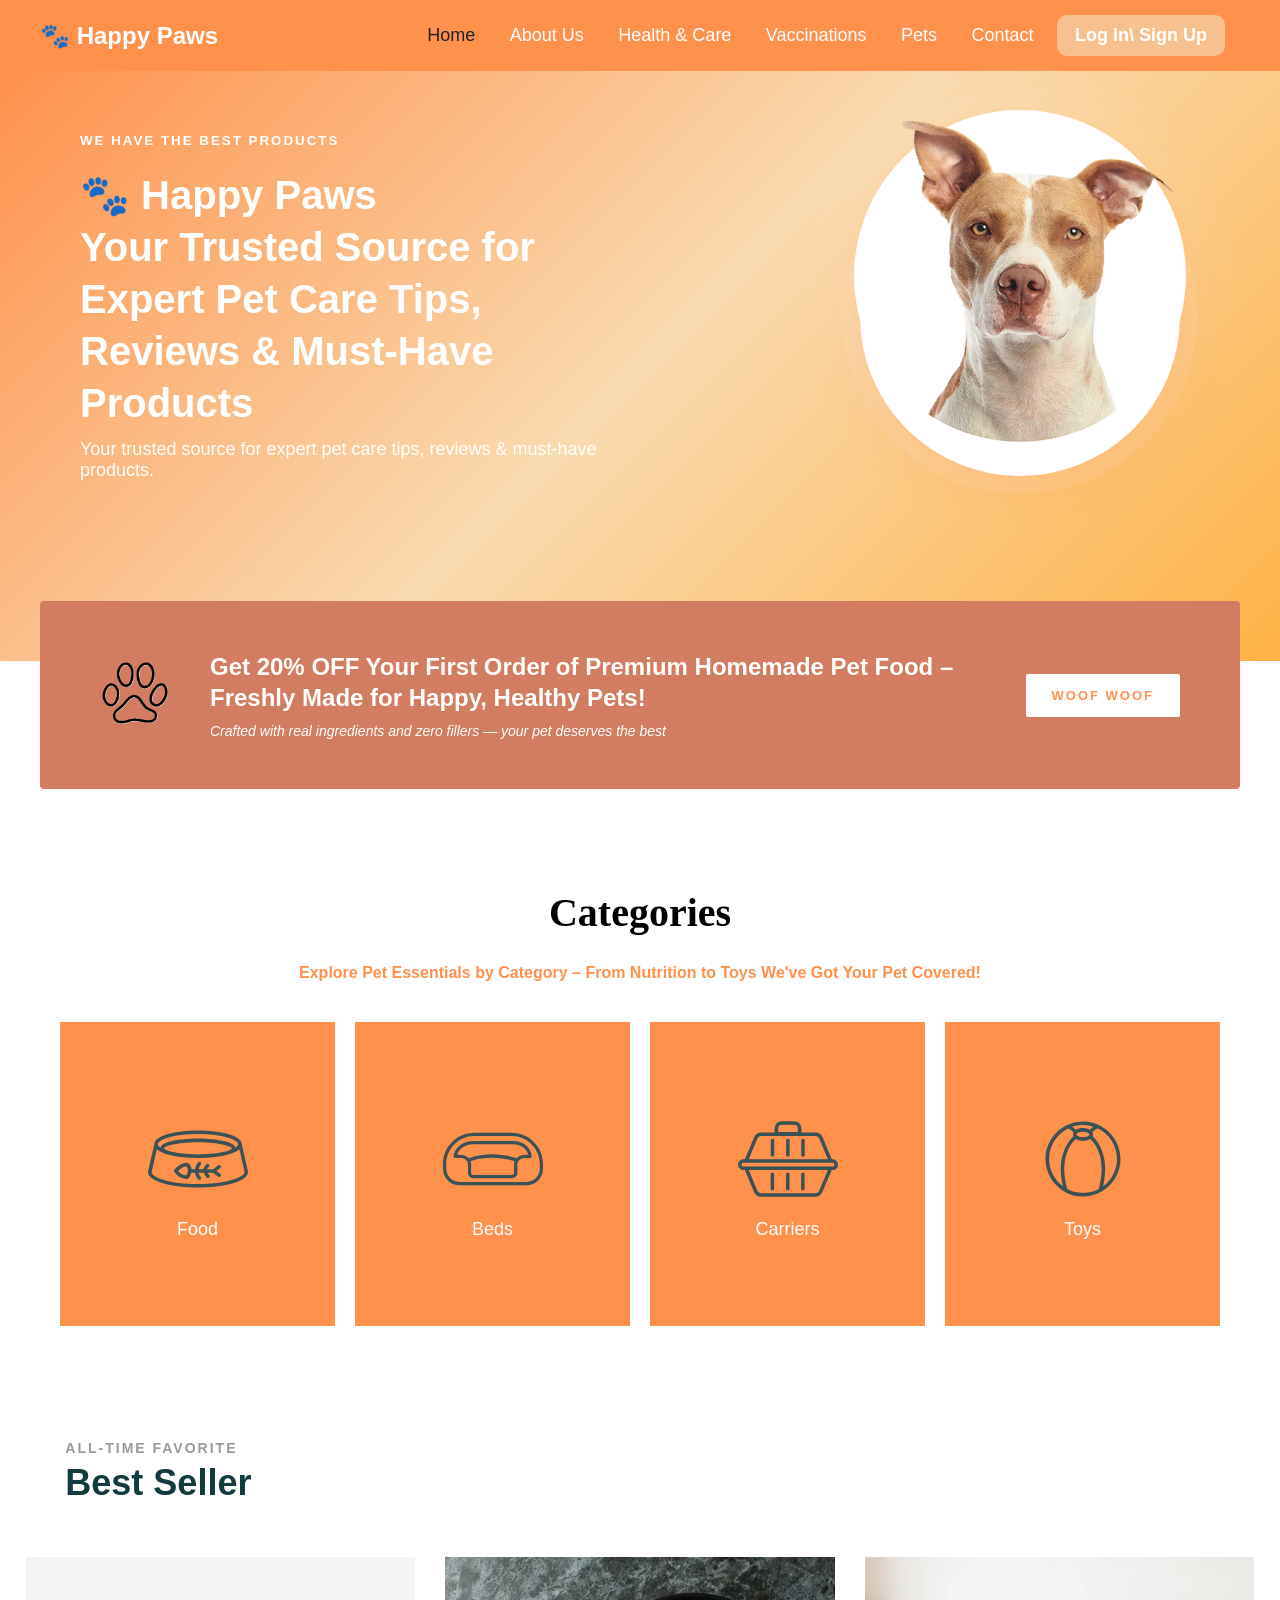
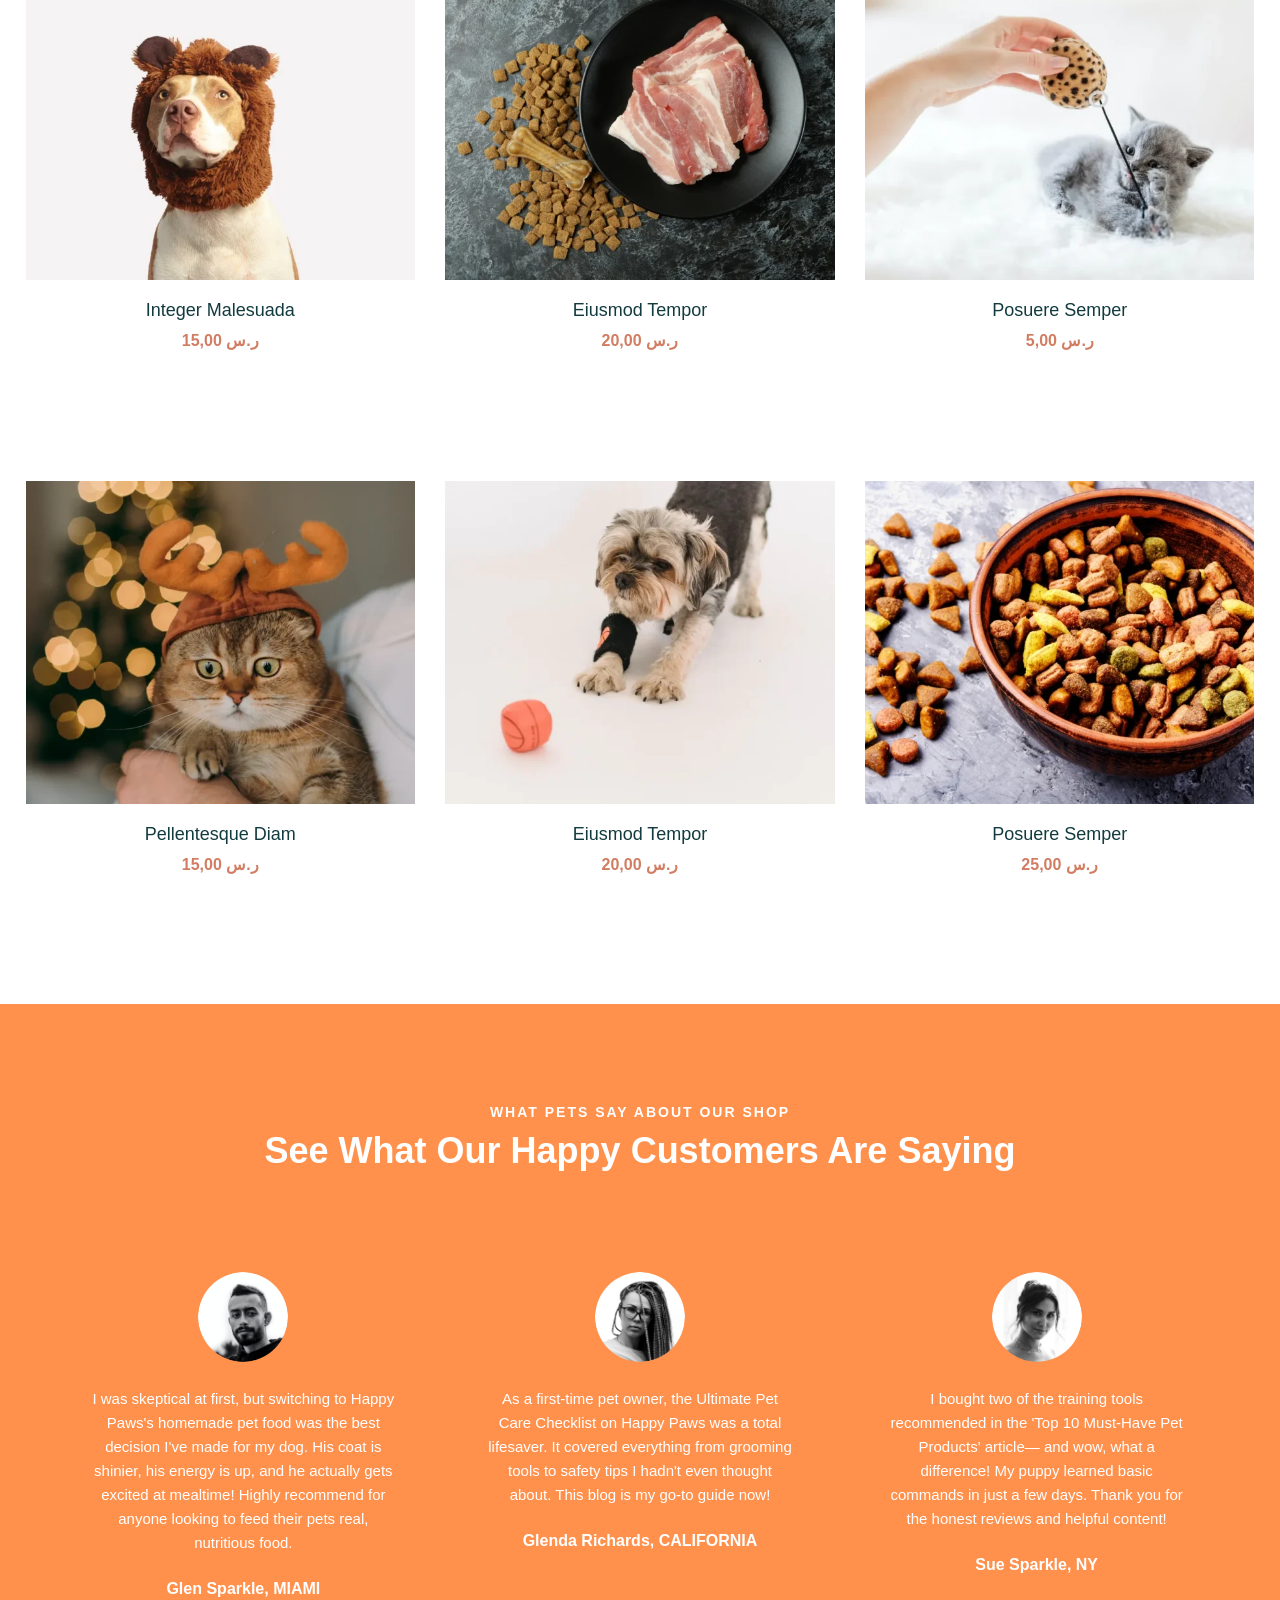
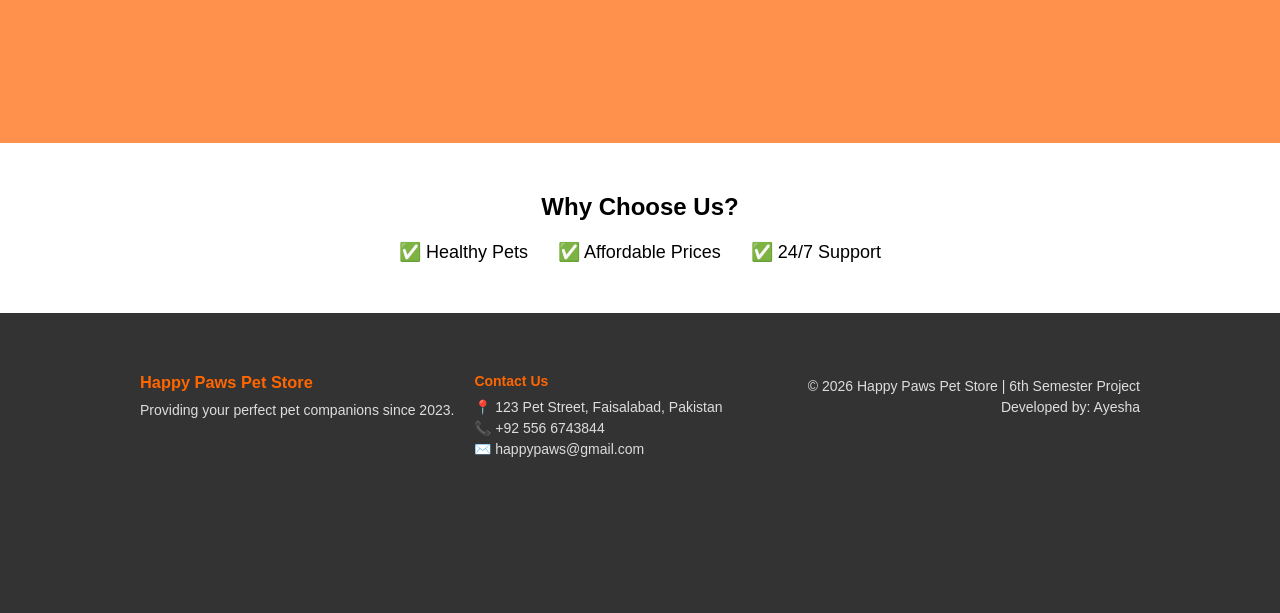
==== index.html @ 43cf3ef3 "Initial commit" ====
<!DOCTYPE html>
<html lang="en">

<head>
    <meta charset="UTF-8">
    <title>Happy Paws</title>
    <link rel="stylesheet" href="css/home.css">
    <link rel="stylesheet" href="css/style.css">
</head>

<body>

    <!-- MAIN (DARK BACKGROUND) -->
    <div class="main">

        <!-- HEADER -->
        <header class="header">
            <div class="logo">🐾 Happy Paws</div>

            <nav>
                <a href="index.html">Home</a>
                <a href="about.html">About Us</a>
                <a href="healthCare.html">Health & Care</a>
                <a href="vaccination.html">Vaccinations</a>
                <a href="pets.html">Pets</a>
                <a href="contact.html">Contact</a>
                <a href="loginSignUp.html" class="nav-btn">Log In\ Sign Up</a>


            </nav>
        </header>

        <!-- HERO -->
        <section class="hero">
            <div class="hero-text">
                <small><b>WE HAVE THE BEST PRODUCTS</b></small>
                <h1>
                    🐾 Happy Paws<br>
                    Your Trusted Source for<br>
                    Expert Pet Care Tips,<br>
                    Reviews & Must-Have Products
                </h1>
                <p>
                    Your trusted source for expert pet care tips, reviews & must-have products.
                </p>
            </div>

            <div class="hero-image">
                <div class="dog-wrap">
                    <div class="circle-bg"></div>
                    <img src="images/dog.webp" alt="Dog">
                </div>
            </div>
        </section>
    </div>

    <!-- PROMO BACKGROUND SPLIT -->
    <section class="promo-bg">

        <!-- PROMO CARD -->
        <div class="promo">

            <div class="promo-icon">
                <img src="images/paw.png" alt="paw">
            </div>

            <div class="promo-text">
                <h2>
                    Get 20% OFF Your First Order of Premium Homemade Pet Food –
                    Freshly Made for Happy, Healthy Pets!
                </h2>
                <p>
                    Crafted with real ingredients and zero fillers — your pet deserves the best
                </p>
            </div>

            <div class="promo-btn">
                <span>WOOF WOOF</span>
            </div>

        </div>
    </section>

    <!-- CATEGORIES (WHITE BACKGROUND STARTS HERE) -->
    <section class="categories">
        <h2>Categories</h2>
        <br>
        <p><b>Explore Pet Essentials by Category – From Nutrition to Toys We've Got Your Pet Covered!</b></p>

        <div class="category-grid">
            <div class="cat cat-box1"><svg xmlns="http://www.w3.org/2000/svg" viewBox="0 0 80 80" xml:space="preserve">
                    <path
                        d="m80 50.1-5-22.2c-.2-3.2-3.9-5.9-10.8-7.9-6.5-1.8-15-2.9-24.1-2.9S22.5 18.1 16 20c-7 2-10.8 4.7-10.9 7.9L0 50.1v.3c0 8.1 20.6 12.4 40 12.4s40-4.4 40-12.4v-.3zM40 20c19.9 0 32.1 4.7 32.1 8.1 0 .8-.8 1.8-2.2 2.7-1.1-5.7-19.8-7.3-29.9-7.3S11.2 25 10.1 30.8c-1.4-.9-2.2-1.9-2.2-2.7C7.9 24.8 20.1 20 40 20zm0 16.3c-9.8 0-17.7-1.2-23.2-2.7-2.6-.8-3.9-1.7-3.9-2.2 0-1.5 9.2-4.9 27.1-4.9s27.1 3.5 27.1 4.9c0 .5-1.3 1.4-3.9 2.2-5.5 1.5-13.4 2.7-23.2 2.7zm26.9 20.5C59.7 58.9 50.2 60 40 60c-22.8 0-36.8-5.5-37.1-9.5L7 32.1c1.8 1.6 4.8 3.1 8.9 4.2.3.1.6.2.9.2 3.7 1.1 8.5 1.8 13.2 2.2 2.8.2 5.8.4 8.8.4h2.6c3 0 6-.2 8.8-.4 4.6-.4 9.4-1.1 13.2-2.2.3-.1.6-.2.9-.2 4.1-1.2 7.1-2.6 8.8-4.2l4.2 18.5c-.3 1.6-3.1 4.1-10.4 6.2zM58 45.4c-.5-.6-1.4-.7-2-.3l-4 3.1h-4.7c.4-1.1 1.3-1.8 1.3-1.8.6-.5.8-1.3.4-2-.5-.7-1.3-.8-2-.4-.1.1-2.2 1.5-2.7 4.1h-3.8c.4-2 1.6-3.5 1.7-3.6.5-.6.4-1.5-.2-2-.6-.5-1.5-.4-2 .2-.9 1.1-2 3.1-2.3 5.4h-2.8c-.3-2.2-1.5-3.7-2.1-4.3-.6-.5-1.3-.8-2.1-.8-2 .2-5.9 1.1-9.6 5.6-.2.3-.4.6-.4 1s.1.7.4 1c3.5 4.2 7.1 5.2 9.5 5.4h.2c.8 0 1.5-.3 2-1v-.1c1-1.4 1.6-2.7 1.8-3.9h3c.2 1.7.9 3.5 2.4 5.2.3.3.7.5 1.1.5.3 0 .7-.1.9-.3.6-.5.7-1.4.2-2-1-1.1-1.5-2.3-1.7-3.4h4.1c.4 1.2 1.1 2.5 2.2 3.7.3.3.7.5 1.1.5.3 0 .7-.1 1-.4.6-.5.6-1.4.1-2-.6-.6-1-1.2-1.3-1.8h4.4l4 3.1c.3.2.6.3.9.3.4 0 .8-.2 1.1-.6.5-.6.4-1.5-.3-2l-3-2.3 3-2.3c.6-.3.7-1.2.2-1.8zm-27.5 7.7c-1.7-.1-4.1-.8-6.6-3.5 2.7-2.9 5.3-3.5 6.8-3.7 1.1 1.3 2.3 3.7-.2 7.2z"
                        fill="#3a5155"></path>
                </svg>Food</div>
            <div class="cat cat-box2">
                <svg xmlns="http://www.w3.org/2000/svg" viewBox="0 0 80 80" xml:space="preserve" style="color: white;">
                    <path
                        d="M55 19H25C11.2 19 0 30.2 0 44v3.8C0 55.1 5.9 61 13.1 61h53.7C74.1 61 80 55.1 80 47.8V44c0-13.8-11.2-25-25-25zm22.4 28.8c0 5.8-4.7 10.5-10.5 10.5H13.1c-5.8 0-10.5-4.7-10.5-10.5V44c0-12.3 10-22.4 22.4-22.4h30c12.3 0 22.4 10 22.4 22.4v3.8zM56.1 25.6h-32C16 25.6 9 31.1 8.5 37.8c0 .4.1.7.4 1s.6.4 1 .4h3.9c3.5 0 6.2 2.2 6.2 4.9v7.2c0 2.2 2.1 4 4.6 4h30.3c2.5 0 4.6-1.8 4.6-4v-7.2c0-2.7 2.8-4.9 6.3-4.9h3.8c.7 0 1.3-.6 1.3-1.3-.1-6.8-6.7-12.3-14.8-12.3zm.7 25.8c0 .8-.9 1.4-2 1.4H24.5c-1.1 0-2-.6-2-1.4v-7.2c0-.9-.2-1.7-.5-2.5 15.2-5.4 30.6-1.5 35.3 0-.3.8-.5 1.6-.5 2.5v7.2zm8.9-14.8c-2.8 0-5.2 1.1-6.8 2.8-4-1.4-21.1-6.4-38.3 0-1.6-1.7-4.1-2.8-6.9-2.8h-2.3c1.2-4.8 6.6-8.4 12.7-8.4h32c6.1 0 11.2 3.7 12 8.4h-2.4z"
                        fill="#3a5155"></path>
                </svg>
                Beds
            </div>
            <div class="cat cat-box3"><svg xmlns="http://www.w3.org/2000/svg" viewBox="0 0 80 80" xml:space="preserve">
                    <path
                        d="M75.7 40.1H75l-7.3-17.6c-1-2.3-3.2-3.8-5.7-3.8H50.7v-3.2c0-3.2-2.6-5.7-5.7-5.7H35c-3.1 0-5.7 2.6-5.7 5.7v3.2H18.6c-2.5 0-4.7 1.5-5.7 3.8L5.5 40.1H4.3c-2.4 0-4.3 2-4.3 4.3s2 4.3 4.3 4.3h1.2l7.3 17.6c1 2.3 3.2 3.8 5.7 3.8h43.3c2.5 0 4.7-1.5 5.7-3.8L75 48.8h.7c2.4 0 4.3-2 4.3-4.3s-2-4.4-4.3-4.4zM32.1 15.5c0-1.6 1.3-2.9 2.9-2.9h10c1.6 0 2.9 1.3 2.9 2.9v2.9H32.1v-2.9zm-16.6 8.1c.5-1.2 1.7-2 3.1-2h43.3c1.3 0 2.6.8 3.1 2l6.9 16.5H8.6l6.9-16.5zM65 65.3c-.5 1.2-1.7 2-3.1 2H18.6c-1.4 0-2.5-.8-3.1-2L8.6 48.8h63.3L65 65.3zM75.7 46H4.3c-.8 0-1.5-.7-1.5-1.5S3.5 43 4.3 43h71.3c.8 0 1.5.7 1.5 1.5s-.6 1.5-1.4 1.5zM26.1 63.8V52.2c0-.8.6-1.4 1.4-1.4s1.4.6 1.4 1.4v11.6c0 .8-.6 1.4-1.4 1.4s-1.4-.6-1.4-1.4zM29 25.2v11.6c0 .8-.6 1.4-1.4 1.4s-1.4-.6-1.4-1.4V25.2c0-.8.6-1.4 1.4-1.4s1.4.7 1.4 1.4zm9.4 38.6V52.2c0-.8.6-1.4 1.4-1.4s1.4.6 1.4 1.4v11.6c0 .8-.6 1.4-1.4 1.4s-1.4-.6-1.4-1.4zm2.9-38.6v11.6c0 .8-.6 1.4-1.4 1.4s-1.4-.6-1.4-1.4V25.2c0-.8.6-1.4 1.4-1.4s1.4.7 1.4 1.4zm9.2 38.6V52.2c0-.8.6-1.4 1.4-1.4s1.4.6 1.4 1.4v11.6c0 .8-.6 1.4-1.4 1.4s-1.4-.6-1.4-1.4zm2.9-38.6v11.6c0 .8-.6 1.4-1.4 1.4s-1.4-.6-1.4-1.4V25.2c0-.8.6-1.4 1.4-1.4s1.4.7 1.4 1.4z"
                        fill="#3a5155"></path>
                </svg>Carriers</div>
            <div class="cat cat-box4"><svg xmlns="http://www.w3.org/2000/svg" viewBox="0 0 80 80" xml:space="preserve">
                    <path
                        d="M70 40c0-16.5-13.5-30-30-30S10 23.5 10 40c0 11.2 6.2 21 15.3 26.2 0 0 .1.1.2.1C29.8 68.6 34.7 70 40 70s10.2-1.4 14.5-3.8c.1 0 .1-.1.2-.1C63.8 61 70 51.2 70 40zM48.3 14.2c-1 .7-2 1.5-3 2.3-1.4-.8-3.3-1.3-5.4-1.3-2.2 0-4.2.5-5.6 1.4-.9-.9-1.8-1.7-2.9-2.4 2.7-.9 5.5-1.4 8.5-1.4 3 .1 5.8.5 8.4 1.4zm-3.6 7c-.8.7-2.4 1.4-4.7 1.4-2.2 0-3.9-.7-4.7-1.4 0-.1-.1-.1-.2-.2-.2-.2-.3-.5-.3-.7s.1-.5.3-.7l.1-.1c.8-.7 2.4-1.4 4.7-1.4 3.2 0 5.2 1.4 5.2 2.3 0 .2-.1.5-.3.7l-.1.1zM12.9 40c0-10.7 6.2-20 15.3-24.4 1.6.7 3.1 1.8 4.3 3-.3.5-.4 1.1-.4 1.7 0 .5.1 1 .3 1.5-3.5 3.2-14.2 15.3-8.4 40-6.8-4.9-11.1-12.9-11.1-21.8zm14.5 24c-7-25.3 3.6-37.2 6.8-40.1 1.4.9 3.5 1.5 5.8 1.5s4.3-.6 5.8-1.5C49 26.8 59.6 38.7 52.6 64c-3.8 2-8 3.1-12.6 3.1S31.2 66 27.4 64zm28.7-2.2c5.8-24.7-4.9-36.8-8.4-40 .2-.5.3-1 .3-1.5 0-.7-.2-1.3-.5-1.9 1.3-1.1 2.7-2.1 4.1-3 9.2 4.3 15.6 13.7 15.6 24.5-.1 9-4.4 17-11.1 21.9z"
                        fill="#3a5155"></path>
                </svg>Toys</div>
        </div>
    </section>
    
    <!-- BEST SELLER SECTION -->
    <section class="best-seller">

        <!-- HEADER ROW -->
        <div class="best-seller-header">

            <!-- LEFT TEXT -->
            <div class="header-left">
                <h4>All-Time Favorite</h4>
                <h2>Best Seller</h2>
            </div>

        </div>
        <!-- PRODUCTS BOX -->
        <!-- PRODUCTS CONTAINER -->
        <div class="products-wrapper">

            <!-- PRODUCT 1 -->
            <div class="product-box">
                <div class="product-img">
                    <img src="images/best seller 1.webp" alt="">
                </div>
                <div class="product-name">Integer Malesuada</div>
                <div class="product-price"><b>15,00 ر.س</b></div>

            </div>

            <!-- PRODUCT 2 -->
            <div class="product-box">
                <div class="product-img">
                    <img src="images/best seller 2.webp" alt="">
                </div>
                <div class="product-name">Eiusmod Tempor</div>
                <div class="product-price"><b>20,00 ر.س</b></div>

            </div>

            <!-- PRODUCT 3 -->
            <div class="product-box">
                <div class="product-img">
                    <img src="images/best seller 3.webp" alt="">
                </div>
                <div class="product-name">Posuere Semper</div>
                <div class="product-price"><b>5,00 ر.س</b></div>

            </div>

            <!-- PRODUCT 4 -->
            <div class="product-box">
                <div class="product-img">
                    <img src="images/best seller 4.webp" alt="">
                </div>
                <div class="product-name">Pellentesque Diam</div>
                <div class="product-price"><b>15,00 ر.س</b></div>

            </div>

            <!-- PRODUCT 5 -->
            <div class="product-box">
                <div class="product-img">
                    <img src="images/best seller 5.webp" alt="">
                </div>
                <div class="product-name">Eiusmod Tempor</div>
                <div class="product-price"><b>20,00 ر.س</b></div>

            </div>

            <!-- PRODUCT 6 -->
            <div class="product-box">
                <div class="product-img">
                    <img src="images/best seller 6.webp" alt="">
                </div>
                <div class="product-name">Posuere Semper</div>
                <div class="product-price"><b>25,00 ر.س</b></div>

            </div>

        </div>

    </section>
    <!-- TESTIMONIALS SECTION -->
    <section class="testimonials">

        <h4>What pets say about our shop</h4>
        <h2>See What Our Happy Customers Are Saying</h2>

        <div class="testimonial-grid">

            <!-- TESTIMONIAL 1 -->
            <div class="testimonial-card">
                <div class="testimonial-img">
                    <img src="images/PERSON1.webp" alt="Glen Sparkle">
                </div>
                <p>
                    I was skeptical at first, but switching to Happy Paws's homemade pet food was the best decision
                    I've made for my dog. His coat is shinier, his energy is up, and he actually gets excited at
                    mealtime!
                    Highly recommend for anyone looking to feed their pets real, nutritious food.
                </p>
                <h5>Glen Sparkle, MIAMI</h5>

            </div>

            <!-- TESTIMONIAL 2 -->
            <div class="testimonial-card">
                <div class="testimonial-img">
                    <img src="images/PERSON2.webp" alt="Glenda Richards">
                </div>
                <p>
                    As a first-time pet owner, the Ultimate Pet Care Checklist on Happy Paws was a total lifesaver.
                    It covered everything from grooming tools to safety tips I hadn't even thought about.
                    This blog is my go-to guide now!
                </p>
                <h5>Glenda Richards, CALIFORNIA</h5>

            </div>

            <!-- TESTIMONIAL 3 -->
            <div class="testimonial-card">

                <div class="testimonial-img">
                    <img src="images/PERSON3.webp" alt="Sue Sparkle">
                </div>
                <p>
                    I bought two of the training tools recommended in the 'Top 10 Must-Have Pet Products' article—
                    and wow, what a difference! My puppy learned basic commands in just a few days.
                    Thank you for the honest reviews and helpful content!
                </p>
                <h5>Sue Sparkle, NY</h5>

            </div>

        </div>
    </section>


    <section class="why">
        <h2>Why Choose Us?</h2>

        <div class="why-box">
            <div>✅ Healthy Pets</div>
            <div>✅ Affordable Prices</div>
            <div>✅ 24/7 Support</div>
        </div>
    </section>

    <!-- ================= FOOTER ================= -->
    <footer class="footer" id="contact">
        <div class="footer-container">
            <div class="footer-about">
                <h3>Happy Paws Pet Store</h3>
                <p>Providing your perfect pet companions since 2023.</p>
            </div>

            <div class="footer-contact">
                <h4>Contact Us</h4>
                <p>📍 123 Pet Street, Faisalabad, Pakistan</p>
                <p>📞 +92 556 6743844</p>
                <p>✉️ happypaws@gmail.com</p>
            </div>

            <div class="footer-rights">
                <p>© 2026 Happy Paws Pet Store | 6th Semester Project</p>
                <p>Developed by: Ayesha</p>
            </div>
        </div>
    </footer>

    <script src="js/common.js"></script>

</body>

</html>
---- css/home.css ----
/* body {
    background:#ff914d;
} */

/* HOME PAGE SPECIFIC STYLES */

/* MAIN BACKGROUND PAW */
/* .main {
    background-image: url("https://petshophub.com/wp-content/uploads/2021/12/paw-pattern-2.svg");
    background-repeat: repeat;
    background-size: 1200px;
} */

/* HERO */
.hero {
    display: flex;
    justify-content:space-between;
    align-items: center;
    padding: 80px 60px;
}

.hero-text {
    width: 50%;
    color: white;
}

.hero-text small {
    color: white;
    letter-spacing: 2px;
}

.hero-text h1 {
    font-size: 42px;
    line-height: 1.3;
    margin: 20px 0;
}

.hero-text p {
    color: white;
    margin-bottom: 30px;
}


/* DOG */
.dog-wrap {
    position: relative;
    width: 360px;
    height: 360px;
    display: flex; justify-content: center; align-items: center;
}

.circle-bg {
    width: 320px;
    height: 320px;
    border-radius: 50%;
    background: white;
    box-shadow:
        0 0 0 18px rgba(255,255,255,0.08),
        0 0 45px rgba(255,140,90,0.35);
}

.dog-wrap img {
    position: absolute;
    width: 420px;
    transform: translateY(-40px);
    z-index: 2;
}

/* PROMO BACKGROUND SPLIT */
/* .promo-bg {
    background: linear-gradient(
        to bottom,
        #ff914d 0%,
        #f58641 55%,
        #ffffff 55%,
        #ffffff 100%
    );
} */

/* PROMO CARD */
.promo {
    max-width: 1200px;
    margin: 0 auto;
    position: relative;
    top: -60px;
    display: flex;
    align-items: center;
    justify-content: space-between;
    gap: 40px;
    padding: 50px 60px;
    background-color: #d27c61;
    background-size: 700px;
    background-blend-mode: soft-light;
    border-radius: 4px;
}

/* PROMO ICON */
.promo-icon img {
    width: 70px;
    color: #ff914d;
}

/* PROMO TEXT */
.promo-text {
    flex: 1;
    color: white;
}

.promo-text h2 {
    font-size: 24px;
    line-height: 1.3;
    margin-bottom: 10px;
}

.promo-text p {
    font-size: 14px;
    font-style: italic;
}

/* WOOF BUTTON */
.promo-btn span {
    background: white;
    color: #ff914d;
    padding: 14px 26px;
    font-size: 13px;
    font-weight: 700;
    letter-spacing: 2px;
    border-radius: 2px;
}

/* CATEGORIES */
.categories {
    background: white;
    text-align: center;
    padding: 40px 60px 40px;
    color: #ff914d;
}

.categories h2 {
    font-size: 40px;
    margin-bottom: 10px;
    color: black;
    font-family:Georgia, 'Times New Roman', Times, serif;
}

.category-grid {
    display: flex;
    justify-content: center;
    align-items: center;
    gap: 20px;
    margin-top: 40px;
}

.cat{
    width: 307.34px;
    height: 303.69px;
    background: #ff914d;
    color: white;
    display: flex;
    justify-content: center;
    align-items: center;
    flex-direction: column;
    font-size: 18px;
    cursor: pointer;
    transition: all 0.3s ease;
    gap:10px;
}
.cat-box2 svg{
    width:200px;
    height:100px;
    color: white;
}
.cat-box1 svg{
    width:200px;
    height:100px;
}
.cat-box3 svg{
    width:200px;
    height:100px;
}
.cat-box4 svg{
    width:200px;
    height:100px;
}


.cat:hover {
    background:  #d27c61;          /* ORANGE ON HOVER */
    color: #ffffff;               /* TEXT WHITE */
}
@media screen and (max-width:890px) {
    .category-grid{
        flex-direction: column;
    }
    
}

/* BEST SELLER SECTION */
.best-seller {
    background: #ffffff;
    padding: 60px 0 30px 0;
}

/* HEADER CONTAINER (ALL 3 TOGETHER) */
.best-seller-header {
    width: 1229.39px;
    height: 91.39px;

    margin: 0 auto 40px;

    display: flex;
}

/* LEFT SIDE (TEXT) */
.header-left {
    width: 823.69px;
    height: 91.39px;

    display: flex;
    flex-direction: column;
    justify-content: center;

    padding-left: 40px;
}

.header-left h4 {
    font-size: 14px;
    color: #999;
    letter-spacing: 2px;
    text-transform: uppercase;
    margin-bottom: 6px;
}

.header-left h2 {
    font-size: 36px;
    color: #123b3f;
}

/* RIGHT SIDE (BUTTON) */
.header-right {
    width: 405.69px;
    height: 91.39px;

    display: flex;
    align-items: center;
    justify-content: flex-end;

    padding-right: 40px;
}

.header-right button {
    background:  #d27c61;
    border: none;
    padding: 14px 30px;
    color: white;
    font-size: 14px;
    cursor: pointer;
    border-radius: 4px;
}
/* PRODUCTS CONTAINER */
/* PRODUCTS MAIN CONTAINER */
.products-wrapper {
    width: 1229.39px;
    

    margin: 0 auto;

    display: grid;
    grid-template-columns: repeat(3, 389.8px);
    
    gap: 30px;
}

.blog-wrapper {
    width: 1229.39px;
    margin: 0 auto;

    display: grid;
    grid-template-columns: repeat(3, 389.8px);
    gap: 30px;
}

/* SINGLE PRODUCT BOX */
.product-box {
    width: 389.8px;
    height: 493.28px;

    background: #ffffff;
    

    
    text-align: center;

    display: flex;
    flex-direction: column;
    align-items: center;
}

/* PRODUCT IMAGE */
.product-img {
    width: 390px;
    height: 323px;
    margin-bottom: 20px;
}

.product-img img {
    width: 390px;
    height: 323px;
    object-fit:contain;
}

/* PRODUCT NAME */
.product-name {
    font-size: 18px;
    color: #123b3f;
    margin-bottom: 10px;
}

/* PRODUCT PRICE */
.product-price {
    font-size: 16px;
    color:  #d27c61;
    margin-bottom: 20px;
}

/* CART BUTTON */
.product-cart button {
    background: #123b3f;
    color: white;
    border: none;
    padding: 12px 26px;
    
    cursor: pointer;
}

.product-cart button:hover {
    background:  #d27c61;
}
/* TESTIMONIALS SECTION */
.testimonials {
    background:  #ff914d;
    padding: 100px 60px;
    text-align: center;
     background-image: url("https://petshophub.com/wp-content/uploads/2021/12/paw-pattern-2.svg");
    background-repeat: repeat;
    background-size: 1200px 522PX;
}

.testimonials h4 {
    font-size: 14px;
    letter-spacing: 2px;
    color: #ffffff;
    text-transform: uppercase;
    margin-bottom: 10px;
}

.testimonials h2 {
    font-size: 36px;
    color: #ffffff;
    margin-bottom: 60px;
}

/* TESTIMONIAL GRID */
.testimonial-grid {
    max-width: 1229px;
    margin: 0 auto;
    display: grid;
    grid-template-columns: repeat(3, 1fr);
    gap: 30px;
}

.testimonial-card {
    
    padding: 40px 30px;
    border-radius: 6px;
}

.testimonial-card p {
    font-size: 15px;
    line-height: 1.6;
    color: #ffffff;
    margin-bottom: 25px;
}

.testimonial-card h5 {
    font-size: 16px;
    color:white;
    margin-bottom: 5px;
}

.testimonial-card span {
    font-size: 13px;
    color:  white;;
    letter-spacing: 1px;
}

.blog-box {
    width: 389.8px;
    height: 493.28px;

    background: #ffffff;
    display: flex;
    flex-direction: column;
}

.blog-img {
    width: 100%;
    height: 323px;
}

.blog-img img {
    width: 100%;
    height: 100%;
    object-fit: cover;
}

.blog-content {
    padding: 20px;
}

.blog-content h3 {
    font-size: 18px;
    color: #123b3f;
    margin-bottom: 10px;
}

.blog-content p {
    font-size: 14px;
    color: #666;
    line-height: 1.6;
}

/* RESPONSIVE */
@media (max-width: 900px) {
    .testimonial-grid,
    .blog-grid {
        grid-template-columns: 1fr;
    }
}

/* TESTIMONIAL IMAGE (CIRCLE) */
.testimonial-img {
    width: 90px;
    height: 90px;
    margin: 0 auto 25px;
    border-radius: 50%;
    overflow: hidden;
    
}

.testimonial-img img {
    width: 100%;
    height: 100%;
    object-fit: cover;
}


/* WHY CHOOSE US */
.why {
    padding: 50px;
    text-align: center;
}

.why-box {
    display: flex;
    justify-content: center;
    gap: 30px;
    margin-top: 20px;
    font-size: 18px;
}

/* FOOTER */
/* ================= FOOTER ================= */
.footer {
  background-color: #333;
  color: #fff;
  padding: 60px 20px;   /* padding barha di */
  font-size: 14px;
  min-height: 300px;    /* minimum height */
}


.footer-container {
  display: flex;
  flex-wrap: wrap;
  justify-content: space-between;
  max-width: 1000px;
  margin: 0 auto;
  gap: 20px;
}

.footer h3, .footer h4 {
  color: #ff6600;
  margin-bottom: 10px;
}

.footer p {
  margin: 5px 0;
  color: #ddd;
}

.footer-rights {
  text-align: right;
  flex: 1 1 200px;
}

/* Responsive for mobile */
@media screen and (max-width: 768px) {
  .footer-container {
    flex-direction: column;
    align-items: flex-start;
  }

  .footer-rights {
    text-align: left;
    margin-top: 20px;
  }
}
#contact {
  scroll-margin-top: 80px;
}
---- css/style.css ----
html {
  scroll-behavior: smooth;
}
* {
    margin: 0;
    padding: 0;
    box-sizing: border-box;
    font-family: Arial, sans-serif;
}


/* NAVBAR */
header {
    display: flex;
    justify-content: space-between;
    align-items: center;
    background: #ff914d;
    padding: 15px 40px;
}

.logo {
    font-size: 24px;
    font-weight: bold;
    color: white;
}

nav a {
    text-decoration: none;
    margin: 0 15px;
    color: white;
    font-size: 18px;
}

nav a:hover {
    text-decoration: underline;
}

nav a.active,
nav a.nav-btn.active {
    color: #222222;
}

/* Navbar Buttons */
.nav-btn {
    display: inline-block;
    padding: 8px 16px;
    margin-left: 4px;
    background: #f7c18f;
    color: white;
    font-weight: bold;
    text-decoration: none;
    border-radius: 10px;
    transition: 0.3s;
    border: 2px solid transparent;
}

.nav-btn:hover {
    background: white;
    color: #ff7a00;
    border: 2px solid #ff7a00;
}

.nav-btn:active {
    transform: scale(0.95);
}

header nav a.nav-btn:first-child {
    margin-left: 20px;
}

/* HERO SECTION */
.hero {
    display: flex;
    justify-content: space-between;
    align-items: center;
    padding: 60px 80px 160px 80px;
    /* background: #fff3e6; */
    background: linear-gradient(135deg, #ff914d, #f9daaf,#feb246);


}

.hero-text {
    width: 50%;
}

.hero-text h1 {
    font-size: 40px;
    margin-bottom: 10px;
}

.hero-text p {
    font-size: 18px;
    margin-bottom: 20px;
}

.btn {
    display: inline-block;
    padding: 10px 20px;
    background: #ff914d;
    color: white;
    text-decoration: none;
    border-radius: 5px;
    margin: 10px 0;
}


.hero-img img {
    width: 350px;
}

/* ABOUT */
.about {
    text-align: center;
    padding: 50px 80px;
}

.about h2 {
    margin-bottom: 10px;
}

/* FEATURED PETS */
.featured {
    padding: 50px;
    background: #f9f9f9;
    text-align: center;
}

.pet-container {
    display: flex;
    justify-content: center;
    gap: 25px;
    margin-top: 30px;
}

.pet-card {
    background: white;
    width: 250px;
    /* padding: 15px; */
    border-radius: 10px;
    box-shadow: 0 0 10px rgba(0,0,0,0.1);
}

.pet-card img {
    width: 99%;
    height: 180px;
    object-fit: cover;
    /* border-radius: 10px; */
}

.pet-card h3 {
    margin: 10px 0;
}

/* WHY CHOOSE US */
.why {
    padding: 50px;
    text-align: center;
}

.why-box {
    display: flex;
    justify-content: center;
    gap: 30px;
    margin-top: 20px;
    font-size: 18px;
}

/* FOOTER */
/* ================= FOOTER ================= */
.footer {
  background-color: #333;
  color: #fff;
  padding: 60px 0px;   /* padding barha di */
  font-size: 14px;
  min-height: 300px;    /* minimum height */
}


.footer-container {
  display: flex;
  flex-wrap: wrap;
  justify-content: space-between;
  max-width: 1000px;
  margin: 0 auto;
  gap: 20px;
}

.footer h3, .footer h4 {
  color: #ff6600;
  margin-bottom: 10px;
}

.footer p {
  margin: 5px 0;
  color: #ddd;
}

.footer-rights {
  text-align: right;
  flex: 1 1 200px;
}

/* Responsive for mobile */
@media screen and (max-width: 768px) {
  .footer-container {
    flex-direction: column;
    align-items: flex-start;
  }

  .footer-rights {
    text-align: left;
    margin-top: 20px;
  }
}
#contact {
  scroll-margin-top: 80px;
}
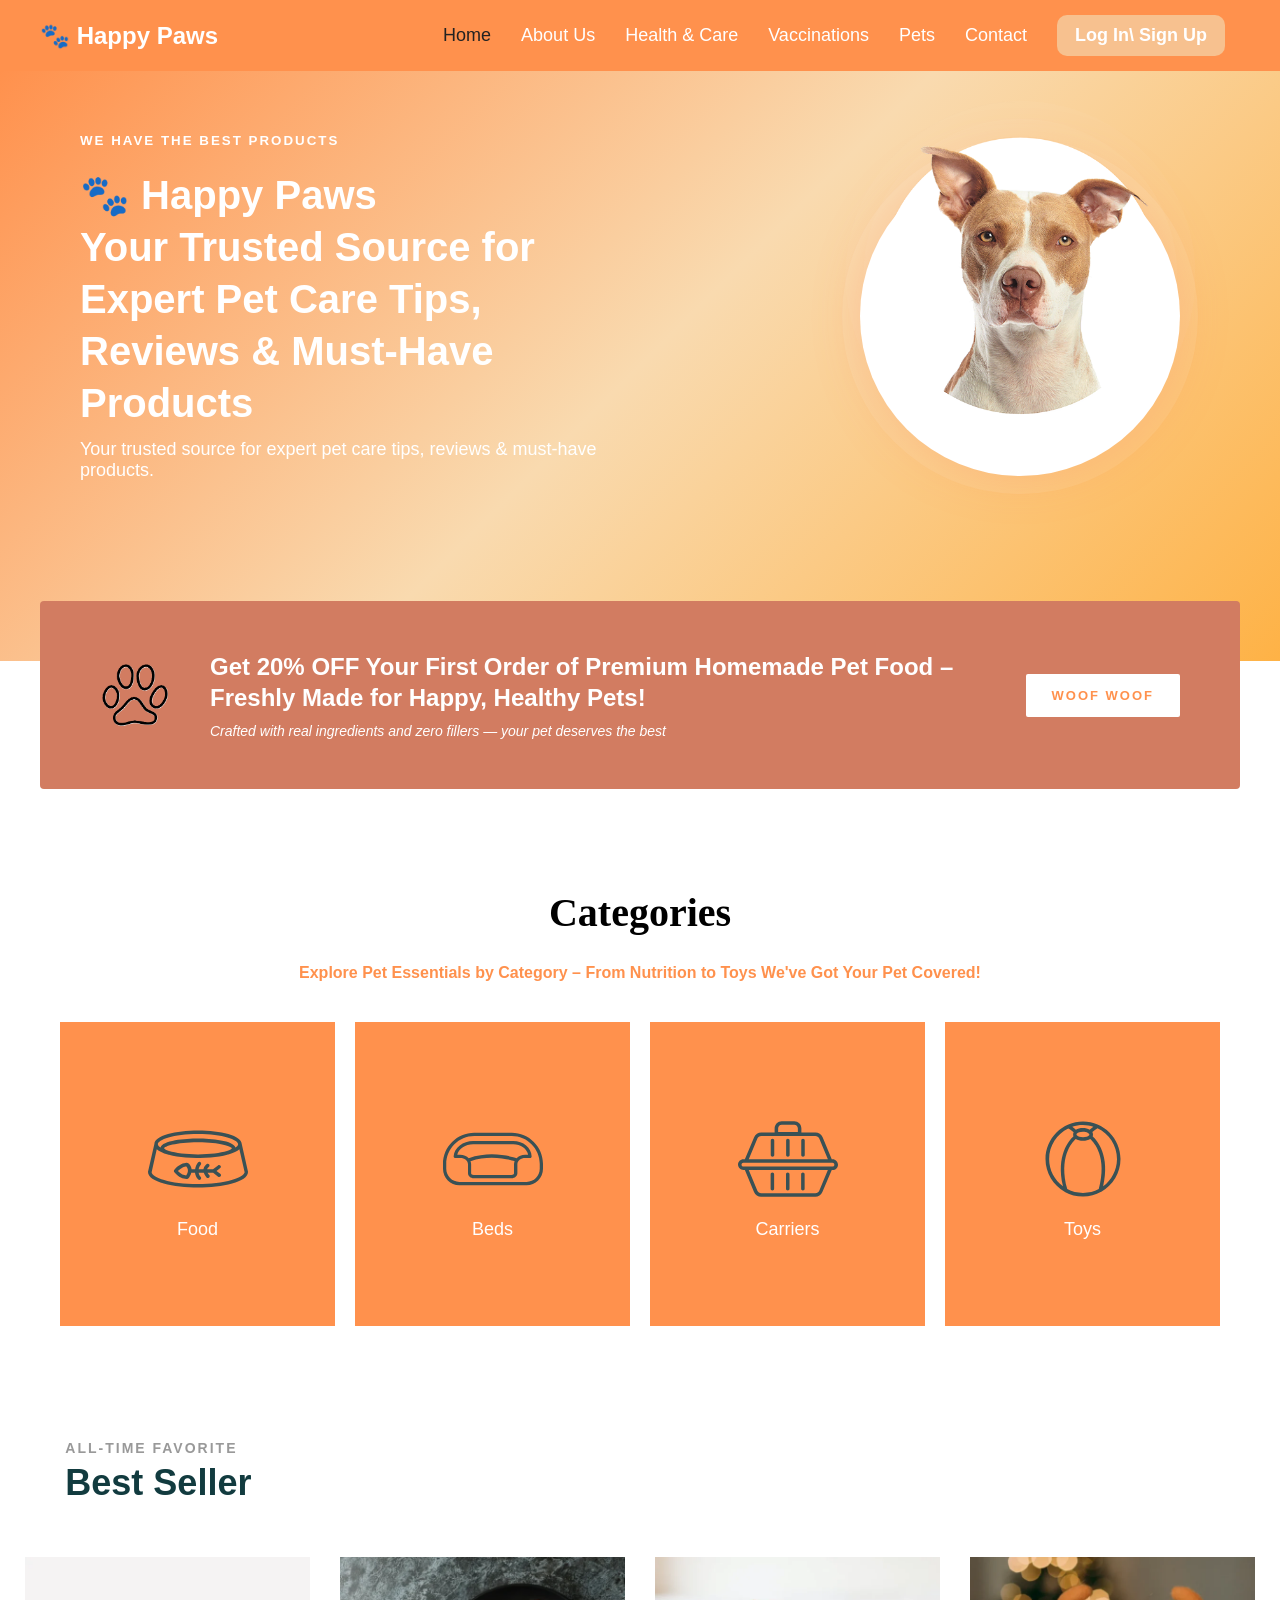
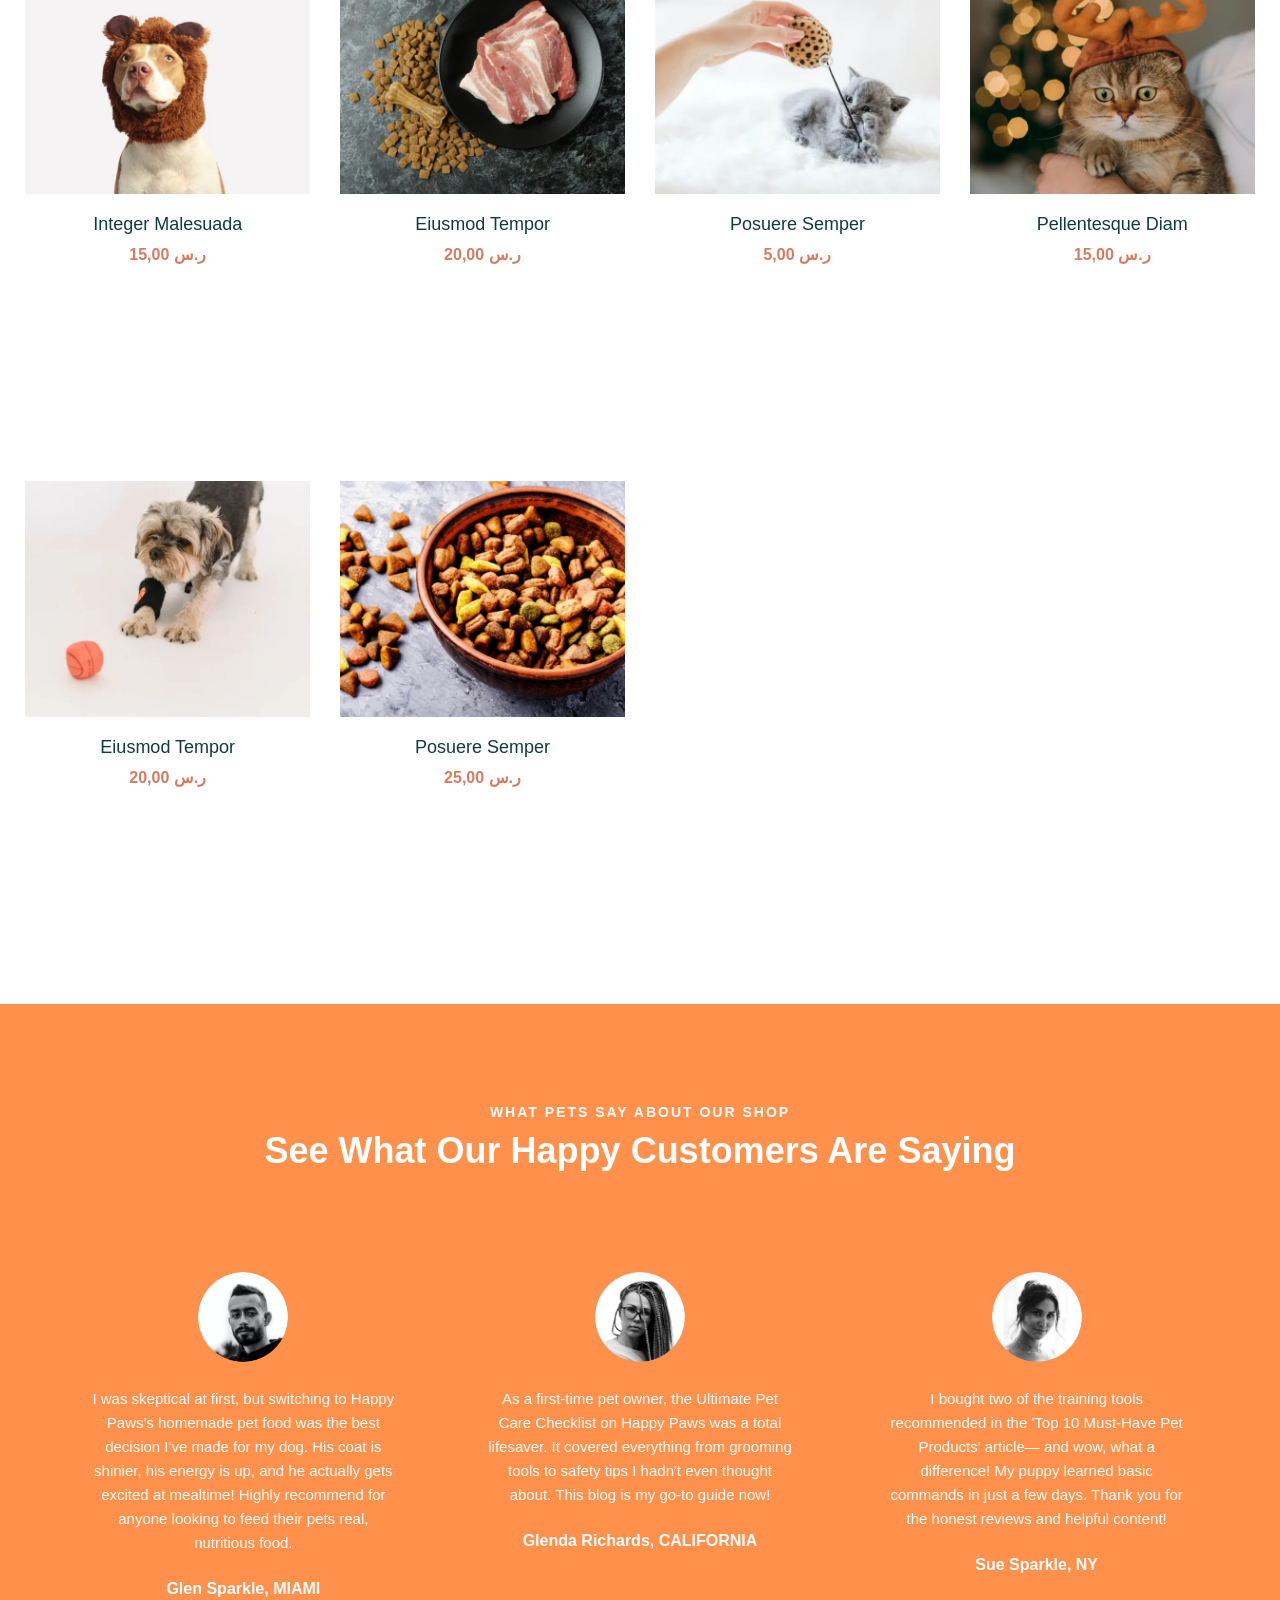
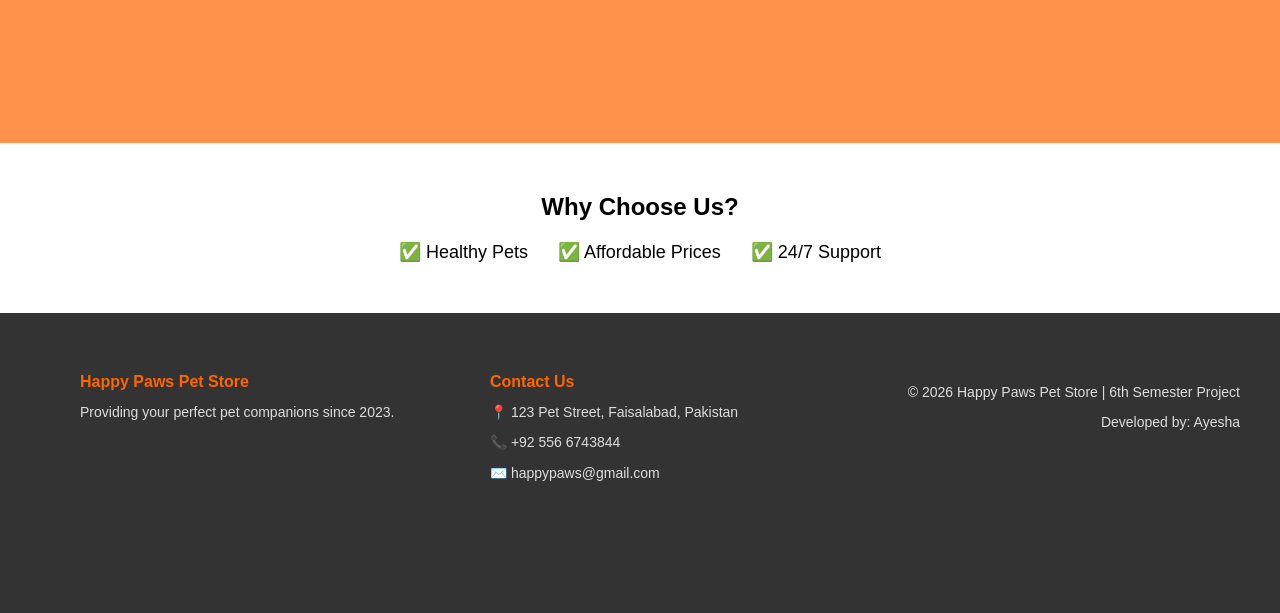
==== commit ad9c6215: "Updated responsive design" ====
--- a/index.html
+++ b/index.html
@@ -3,6 +3,7 @@
 
 <head>
     <meta charset="UTF-8">
+    <meta name="viewport" content="width=device-width, initial-scale=1.0">
     <title>Happy Paws</title>
     <link rel="stylesheet" href="css/home.css">
     <link rel="stylesheet" href="css/style.css">
@@ -17,7 +18,13 @@
         <header class="header">
             <div class="logo">🐾 Happy Paws</div>
 
-            <nav>
+            <button class="menu-toggle" aria-label="Toggle navigation">
+                <span></span>
+                <span></span>
+                <span></span>
+            </button>
+
+            <nav class="navbar">
                 <a href="index.html">Home</a>
                 <a href="about.html">About Us</a>
                 <a href="healthCare.html">Health & Care</a>
@@ -25,8 +32,6 @@
                 <a href="pets.html">Pets</a>
                 <a href="contact.html">Contact</a>
                 <a href="loginSignUp.html" class="nav-btn">Log In\ Sign Up</a>
-
-
             </nav>
         </header>
 
--- a/css/home.css
+++ b/css/home.css
@@ -188,11 +188,172 @@
     background:  #d27c61;          /* ORANGE ON HOVER */
     color: #ffffff;               /* TEXT WHITE */
 }
-@media screen and (max-width:890px) {
-    .category-grid{
+
+@media screen and (max-width: 1100px) {
+    .hero {
+        flex-wrap: wrap;
+        justify-content: center;
+        padding: 60px 30px;
+    }
+
+    .hero-text {
+        width: 100%;
+        max-width: 650px;
+    }
+
+    .dog-wrap {
+        width: 320px;
+        height: 320px;
+    }
+
+    .dog-wrap img {
+        position: relative;
+        width: 100%;
+        max-width: 320px;
+        transform: translateY(0);
+    }
+
+    .promo {
+        max-width: 100%;
+        padding: 40px 30px;
+        gap: 30px;
+        margin: 0 10px;
+    }
+
+    .category-grid {
+        gap: 18px;
+        margin: 0 10px;
+    }
+
+    .cat {
+        width: 100%;
+        max-width: 340px;
+        min-height: 280px;
+    }
+
+    .cat-box1 svg,
+    .cat-box2 svg,
+    .cat-box3 svg,
+    .cat-box4 svg {
+        width: 160px;
+        height: auto;
+    }
+
+    .best-seller-header,
+    .products-wrapper,
+    .blog-wrapper,
+    .testimonial-grid {
+        width: 100%;
+        max-width: 100%;
+        margin: 0 auto;
+        padding: 0 10px;
+    }
+
+    .best-seller-header {
+        flex-wrap: wrap;
+        gap: 20px;
+        align-items: flex-start;
+    }
+
+    .header-left,
+    .header-right {
+        width: 100%;
+        padding: 0;
+    }
+
+    .header-right {
+        justify-content: flex-start;
+    }
+
+    .products-wrapper,
+    .blog-wrapper {
+        grid-template-columns: repeat(auto-fit, minmax(240px, 1fr));
+    }
+
+    .product-box,
+    .blog-box {
+        width: 100%;
+        max-width: 100%;
+        height: auto;
+    }
+
+    .product-img,
+    .product-img img {
+        width: 100%;
+        height: auto;
+    }
+
+    .testimonial-grid {
+        grid-template-columns: repeat(auto-fit, minmax(240px, 1fr));
+    }
+
+    .testimonial-card {
+        padding: 30px 22px;
+    }
+}
+
+@media screen and (max-width: 900px) {
+    .hero {
+        padding: 50px 20px;
+    }
+
+    .promo {
+        padding: 34px 20px;
+    }
+
+    .categories {
+        padding: 30px 20px 30px;
+    }
+
+    .category-grid {
         flex-direction: column;
     }
-    
+
+    .cat {
+        max-width: 100%;
+        min-height: 260px;
+    }
+
+    .testimonial-grid,
+    .blog-wrapper {
+        grid-template-columns: 1fr;
+    }
+}
+
+@media screen and (max-width: 640px) {
+    .hero {
+        padding: 30px 12px;
+    }
+
+    .hero-text h1 {
+        font-size: 30px;
+    }
+
+    .hero-text p,
+    .promo-text p {
+        font-size: 15px;
+    }
+
+    .promo-text h2 {
+        font-size: 20px;
+    }
+
+    .promo-btn span {
+        padding: 12px 18px;
+        font-size: 12px;
+    }
+
+    .categories,
+    .why,
+    .footer {
+        padding-left: 12px;
+        padding-right: 12px;
+    }
+
+    .why-box {
+        flex-direction: column;
+        gap: 14px;
+    }
 }
 
 /* BEST SELLER SECTION */
@@ -203,18 +364,22 @@
 
 /* HEADER CONTAINER (ALL 3 TOGETHER) */
 .best-seller-header {
-    width: 1229.39px;
-    height: 91.39px;
+    width: 100%;
+    max-width: 1229.39px;
+    min-height: 91.39px;
 
     margin: 0 auto 40px;
 
     display: flex;
+    flex-wrap: wrap;
+    gap: 20px;
 }
 
 /* LEFT SIDE (TEXT) */
 .header-left {
-    width: 823.69px;
-    height: 91.39px;
+    width: 100%;
+    max-width: 823.69px;
+    min-height: 91.39px;
 
     display: flex;
     flex-direction: column;
@@ -238,8 +403,9 @@
 
 /* RIGHT SIDE (BUTTON) */
 .header-right {
-    width: 405.69px;
-    height: 91.39px;
+    width: 100%;
+    max-width: 405.69px;
+    min-height: 91.39px;
 
     display: flex;
     align-items: center;
@@ -260,35 +426,33 @@
 /* PRODUCTS CONTAINER */
 /* PRODUCTS MAIN CONTAINER */
 .products-wrapper {
-    width: 1229.39px;
-    
-
+    width: 100%;
+    max-width: 1229.39px;
     margin: 0 auto;
 
     display: grid;
-    grid-template-columns: repeat(3, 389.8px);
-    
+    grid-template-columns: repeat(auto-fit, minmax(260px, 1fr));
     gap: 30px;
 }
 
 .blog-wrapper {
-    width: 1229.39px;
+    width: 100%;
+    max-width: 1229.39px;
     margin: 0 auto;
 
     display: grid;
-    grid-template-columns: repeat(3, 389.8px);
+    grid-template-columns: repeat(auto-fit, minmax(260px, 1fr));
     gap: 30px;
 }
 
 /* SINGLE PRODUCT BOX */
 .product-box {
-    width: 389.8px;
-    height: 493.28px;
+    width: 100%;
+    max-width: 389.8px;
+    min-height: 493.28px;
 
     background: #ffffff;
     
-
-    
     text-align: center;
 
     display: flex;
@@ -298,15 +462,16 @@
 
 /* PRODUCT IMAGE */
 .product-img {
-    width: 390px;
-    height: 323px;
+    width: 100%;
+    max-width: 390px;
+    height: auto;
     margin-bottom: 20px;
 }
 
 .product-img img {
-    width: 390px;
-    height: 323px;
-    object-fit:contain;
+    width: 100%;
+    height: auto;
+    object-fit: contain;
 }
 
 /* PRODUCT NAME */
@@ -362,10 +527,11 @@
 
 /* TESTIMONIAL GRID */
 .testimonial-grid {
+    width: 100%;
     max-width: 1229px;
     margin: 0 auto;
     display: grid;
-    grid-template-columns: repeat(3, 1fr);
+    grid-template-columns: repeat(auto-fit, minmax(260px, 1fr));
     gap: 30px;
 }
 
@@ -395,9 +561,9 @@
 }
 
 .blog-box {
-    width: 389.8px;
-    height: 493.28px;
-
+    width: 100%;
+    max-width: 389.8px;
+    min-height: 493.28px;
     background: #ffffff;
     display: flex;
     flex-direction: column;
@@ -474,9 +640,11 @@
 .footer {
   background-color: #333;
   color: #fff;
-  padding: 60px 20px;   /* padding barha di */
+  padding: 60px 20px;
   font-size: 14px;
-  min-height: 300px;    /* minimum height */
+  min-height: 300px;
+  width: 100%;
+  max-width: 100vw;
 }
 
 
@@ -484,36 +652,91 @@
   display: flex;
   flex-wrap: wrap;
   justify-content: space-between;
-  max-width: 1000px;
+  max-width: 1200px;
   margin: 0 auto;
-  gap: 20px;
+  gap: 30px;
+}
+
+.footer-about,
+.footer-contact,
+.footer-rights {
+  flex: 1 1 250px;
+  min-width: 250px;
+  padding-left: 40px;
 }
 
 .footer h3, .footer h4 {
   color: #ff6600;
   margin-bottom: 10px;
+  font-size: 16px;
 }
 
 .footer p {
-  margin: 5px 0;
+  margin: 8px 0;
   color: #ddd;
+  line-height: 1.6;
 }
 
 .footer-rights {
   text-align: right;
-  flex: 1 1 200px;
+}
+
+/* Responsive for tablet */
+@media screen and (max-width: 900px) {
+  .footer {
+    padding: 50px 15px;
+  }
+
+  .footer-container {
+    gap: 20px;
+  }
+
+  .footer-about,
+  .footer-contact,
+  .footer-rights {
+    flex: 1 1 45%;
+    padding-left: 0;
+  }
+
+  .footer-rights {
+    text-align: left;
+    flex: 1 1 100%;
+  }
 }
 
 /* Responsive for mobile */
 @media screen and (max-width: 768px) {
+  .footer {
+    padding: 40px 12px;
+  }
+
   .footer-container {
     flex-direction: column;
-    align-items: flex-start;
+    gap: 25px;
+  }
+
+  .footer-about,
+  .footer-contact,
+  .footer-rights {
+    flex: 1 1 100%;
+    min-width: 100%;
+    padding-left: 0;
   }
 
   .footer-rights {
     text-align: left;
-    margin-top: 20px;
+    margin-top: 15px;
+    border-top: 1px solid #555;
+    padding-top: 15px;
+  }
+
+  .footer h3,
+  .footer h4 {
+    font-size: 15px;
+  }
+
+  .footer p {
+    font-size: 13px;
   }
 }
 #contact {
--- a/css/style.css
+++ b/css/style.css
@@ -1,5 +1,17 @@
 html {
   scroll-behavior: smooth;
+  width: 100%;
+  max-width: 100vw;
+}
+body {
+  width: 100%;
+  max-width: 100vw;
+  overflow-x: hidden;
+}
+img {
+  max-width: 100%;
+  height: auto;
+  display: block;
 }
 * {
     margin: 0;
@@ -11,6 +23,7 @@
 
 /* NAVBAR */
 header {
+    position: relative;
     display: flex;
     justify-content: space-between;
     align-items: center;
@@ -24,14 +37,38 @@
     color: white;
 }
 
-nav a {
+.menu-toggle {
+    display: none;
+    background: transparent;
+    border: none;
+    cursor: pointer;
+    padding: 10px;
+    color: white;
+}
+
+.menu-toggle span {
+    display: block;
+    width: 26px;
+    height: 3px;
+    margin: 4px 0;
+    background: white;
+    border-radius: 2px;
+    transition: transform 0.3s ease, opacity 0.3s ease;
+}
+
+.navbar {
+    display: flex;
+    align-items: center;
+}
+
+.navbar a {
     text-decoration: none;
     margin: 0 15px;
     color: white;
     font-size: 18px;
 }
 
-nav a:hover {
+.navbar a:hover {
     text-decoration: underline;
 }
 
@@ -105,8 +142,13 @@
 }
 
 
-.hero-img img {
-    width: 350px;
+.hero-image {
+    max-width: 100%;
+}
+
+.hero-image img {
+    width: 100%;
+    max-width: 350px;
 }
 
 /* ABOUT */
@@ -171,9 +213,11 @@
 .footer {
   background-color: #333;
   color: #fff;
-  padding: 60px 0px;   /* padding barha di */
+  padding: 60px 20px;
   font-size: 14px;
-  min-height: 300px;    /* minimum height */
+  min-height: 300px;
+  width: 100%;
+  max-width: 100vw;
 }
 
 
@@ -181,27 +225,272 @@
   display: flex;
   flex-wrap: wrap;
   justify-content: space-between;
-  max-width: 1000px;
+  max-width: 1200px;
   margin: 0 auto;
-  gap: 20px;
+  gap: 30px;
+}
+
+.footer-about,
+.footer-contact,
+.footer-rights {
+  flex: 1 1 250px;
+  min-width: 250px;
+  padding-left: 40px;
 }
 
 .footer h3, .footer h4 {
   color: #ff6600;
   margin-bottom: 10px;
+  font-size: 16px;
 }
 
 .footer p {
-  margin: 5px 0;
+  margin: 8px 0;
   color: #ddd;
+  line-height: 1.6;
 }
 
 .footer-rights {
   text-align: right;
-  flex: 1 1 200px;
 }
 
 /* Responsive for mobile */
+@media screen and (max-width: 900px) {
+  header {
+    padding: 15px 20px;
+  }
+
+  .menu-toggle {
+    display: block;
+  }
+
+  .navbar {
+    position: absolute;
+    top: 100%;
+    left: 0;
+    right: 0;
+    background: #ff914d;
+    flex-direction: column;
+    align-items: flex-start;
+    padding: 0 20px;
+    gap: 10px;
+    max-height: 0;
+    overflow: hidden;
+    transition: max-height 0.3s ease;
+    z-index: 10;
+  }
+
+  .navbar.nav-open {
+    max-height: 420px;
+    padding: 15px 20px 20px;
+  }
+
+  .navbar a {
+    width: 100%;
+    margin: 8px 0;
+    font-size: 16px;
+  }
+
+  .nav-btn {
+    width: 100%;
+    text-align: center;
+    margin-left: 0;
+  }
+
+  .hero {
+    padding: 40px 20px 120px;
+    flex-direction: column;
+    align-items: stretch;
+  }
+
+  .hero-text,
+  .hero-image {
+    width: 100%;
+    max-width: 100%;
+  }
+
+  .hero-image {
+    display: flex;
+    justify-content: center;
+    margin-top: 30px;
+  }
+
+  .hero-image img {
+    max-width: 360px;
+    width: 100%;
+  }
+
+  .footer {
+    padding: 50px 15px;
+  }
+
+  .footer-container {
+    gap: 20px;
+  }
+
+  .footer-about,
+  .footer-contact,
+  .footer-rights {
+    flex: 1 1 45%;
+    padding-left: 0;
+  }
+
+  .footer-rights {
+    text-align: left;
+    flex: 1 1 100%;
+  }
+}
+
+@media screen and (max-width: 768px) {
+  .promo {
+    flex-direction: column;
+    align-items: stretch;
+    padding: 30px 18px;
+    top: -40px;
+  }
+
+  .promo-text h2 {
+    font-size: 20px;
+  }
+
+  .promo-text p {
+    font-size: 13px;
+  }
+
+  .category-grid {
+    flex-direction: column;
+    align-items: center;
+  }
+
+  .cat {
+    width: 100%;
+    max-width: 340px;
+  }
+
+  .why-box {
+    flex-direction: column;
+    gap: 14px;
+    padding: 0 20px;
+  }
+
+  .best-seller-header {
+    flex-direction: column;
+    align-items: flex-start;
+    width: auto;
+    padding-left: 20px;
+  }
+
+  .products-wrapper {
+    display: grid;
+    grid-template-columns: 1fr;
+    gap: 22px;
+    padding: 0 20px;
+  }
+
+  .testimonial-grid {
+    display: grid;
+    grid-template-columns: 1fr;
+    gap: 22px;
+    padding: 0 20px;
+  }
+
+  .footer {
+    padding: 40px 12px;
+  }
+
+  .footer-container {
+    flex-direction: column;
+    gap: 25px;
+  }
+
+  .footer-about,
+  .footer-contact,
+  .footer-rights {
+    flex: 1 1 100%;
+    min-width: 100%;
+    padding-left: 0;
+  }
+
+  .footer-rights {
+    text-align: left;
+    margin-top: 15px;
+    border-top: 1px solid #555;
+    padding-top: 15px;
+  }
+
+  .footer h3,
+  .footer h4 {
+    font-size: 15px;
+  }
+
+  .footer p {
+    font-size: 13px;
+  }
+}
+
+@media screen and (max-width: 640px) {
+  header {
+    flex-wrap: wrap;
+    gap: 10px;
+  }
+
+  .logo {
+    font-size: 22px;
+  }
+
+  .menu-toggle {
+    padding: 8px;
+  }
+
+  .hero {
+    padding: 30px 16px 90px;
+  }
+
+  .hero-text h1 {
+    font-size: 30px;
+  }
+
+  .hero-text p {
+    font-size: 16px;
+  }
+
+  .hero-image,
+  .hero-image img {
+    width: 100%;
+    max-width: 360px;
+  }
+
+  .hero-image img {
+    padding: 0;
+  }
+
+  .promo {
+    margin-top: 0;
+    padding: 24px 16px;
+  }
+
+  .promo-btn span {
+    padding: 12px 20px;
+    font-size: 12px;
+  }
+
+  .cat {
+    padding: 24px 16px;
+  }
+}
+
+.menu-toggle.open span:nth-child(1) {
+  transform: translateY(7px) rotate(45deg);
+}
+
+.menu-toggle.open span:nth-child(2) {
+  opacity: 0;
+}
+
+.menu-toggle.open span:nth-child(3) {
+  transform: translateY(-7px) rotate(-45deg);
+}
+
 @media screen and (max-width: 768px) {
   .footer-container {
     flex-direction: column;
